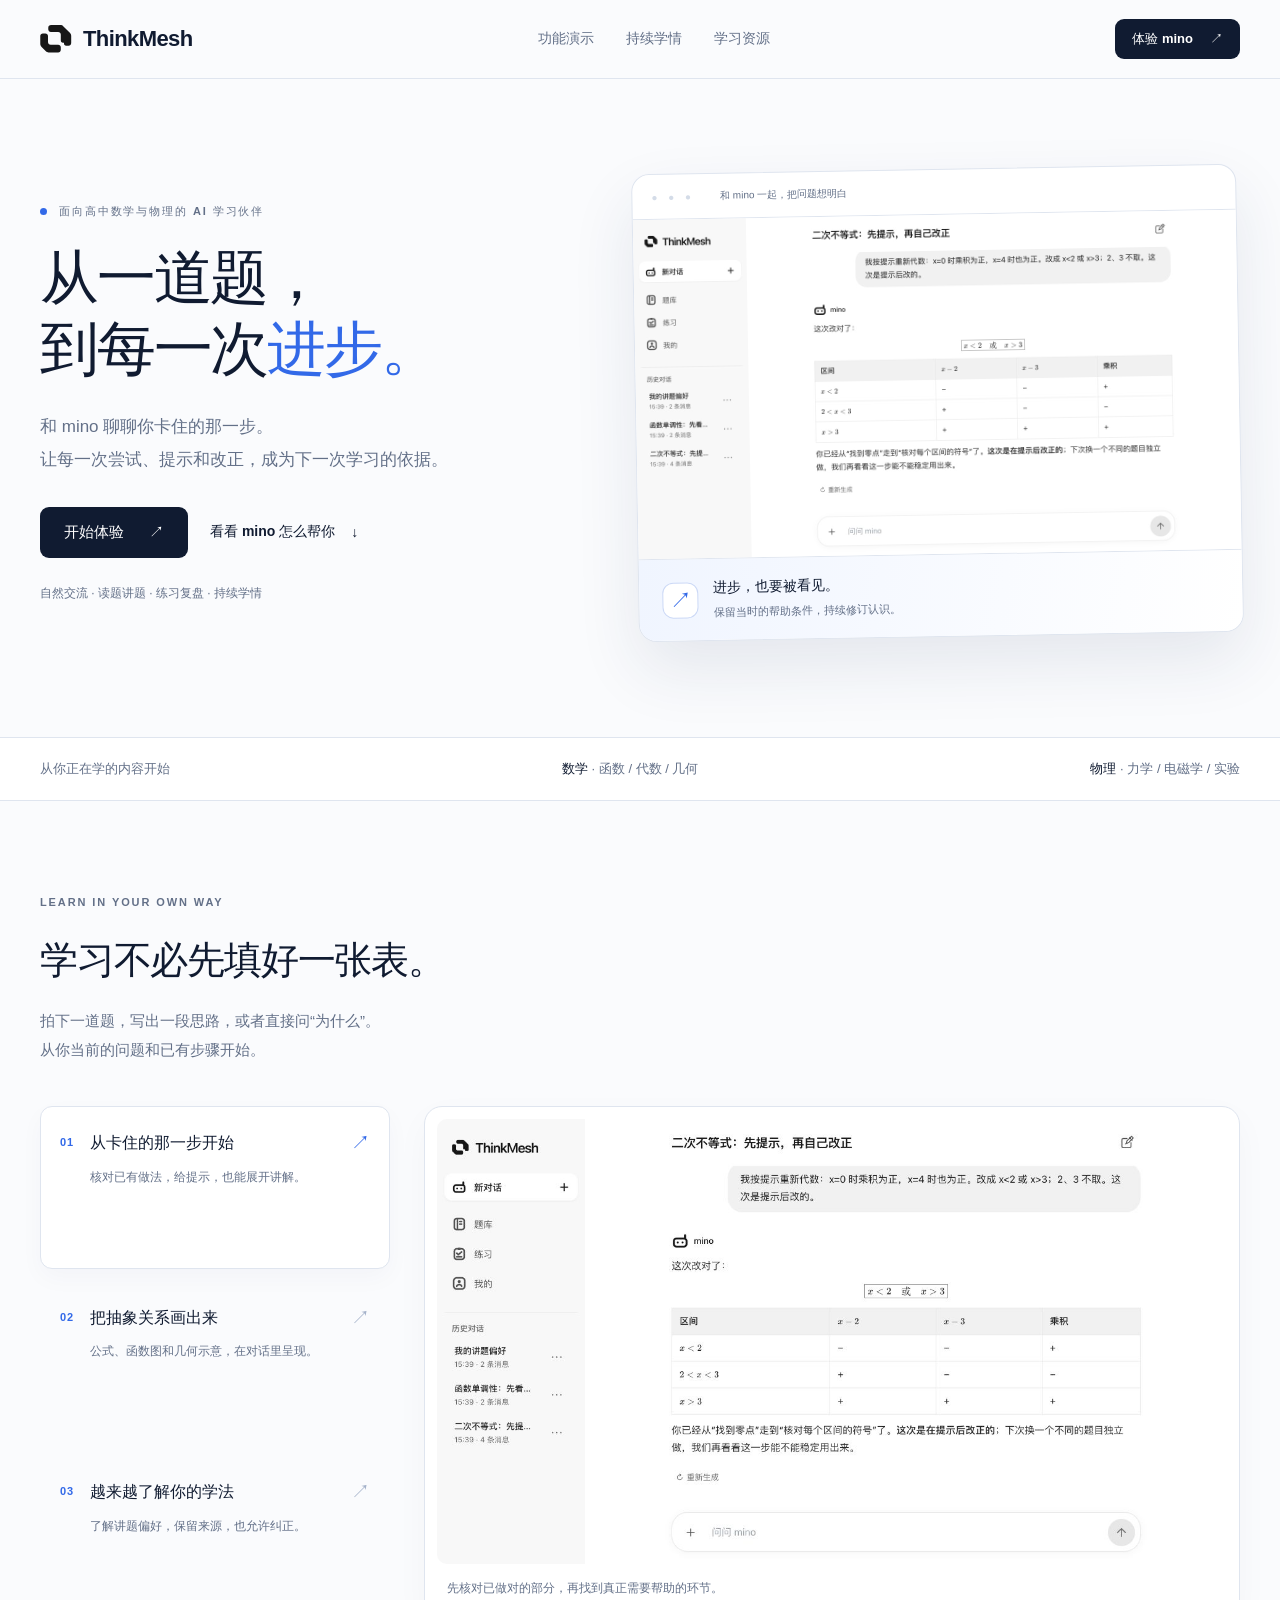
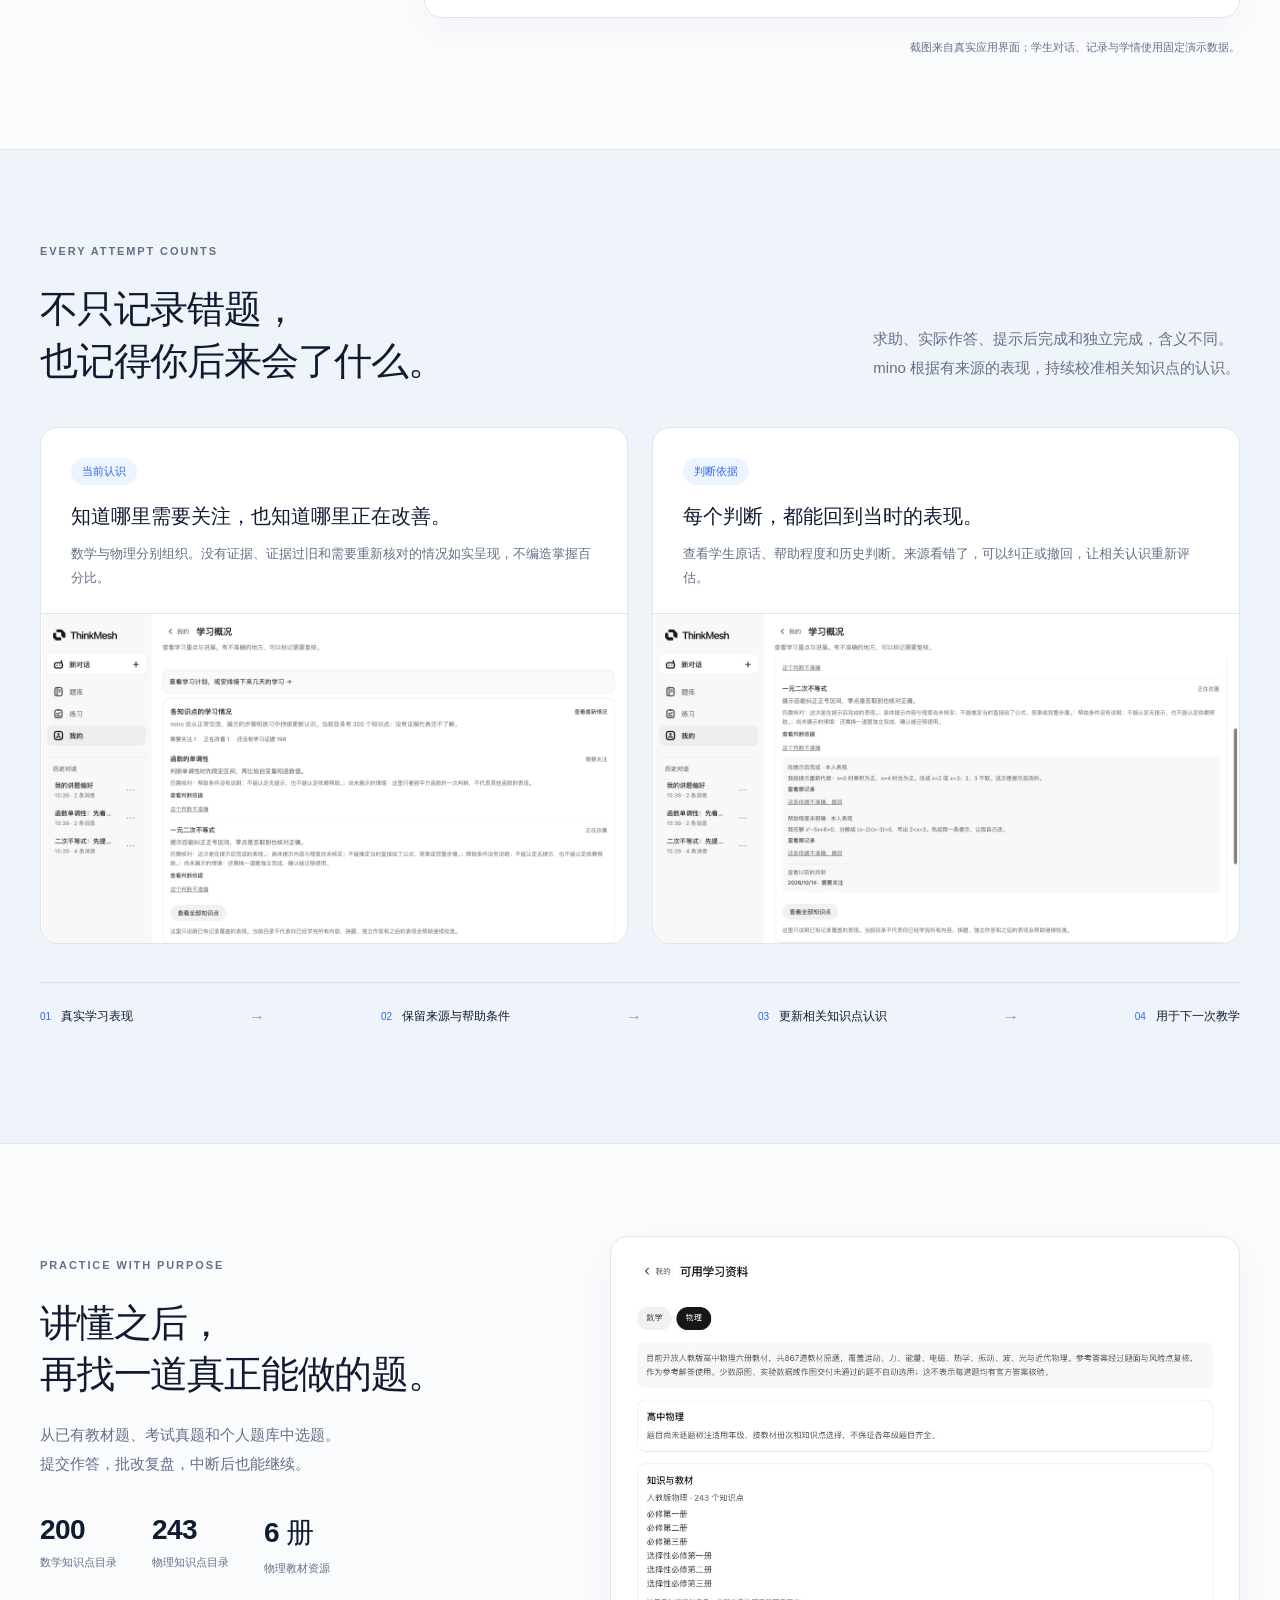
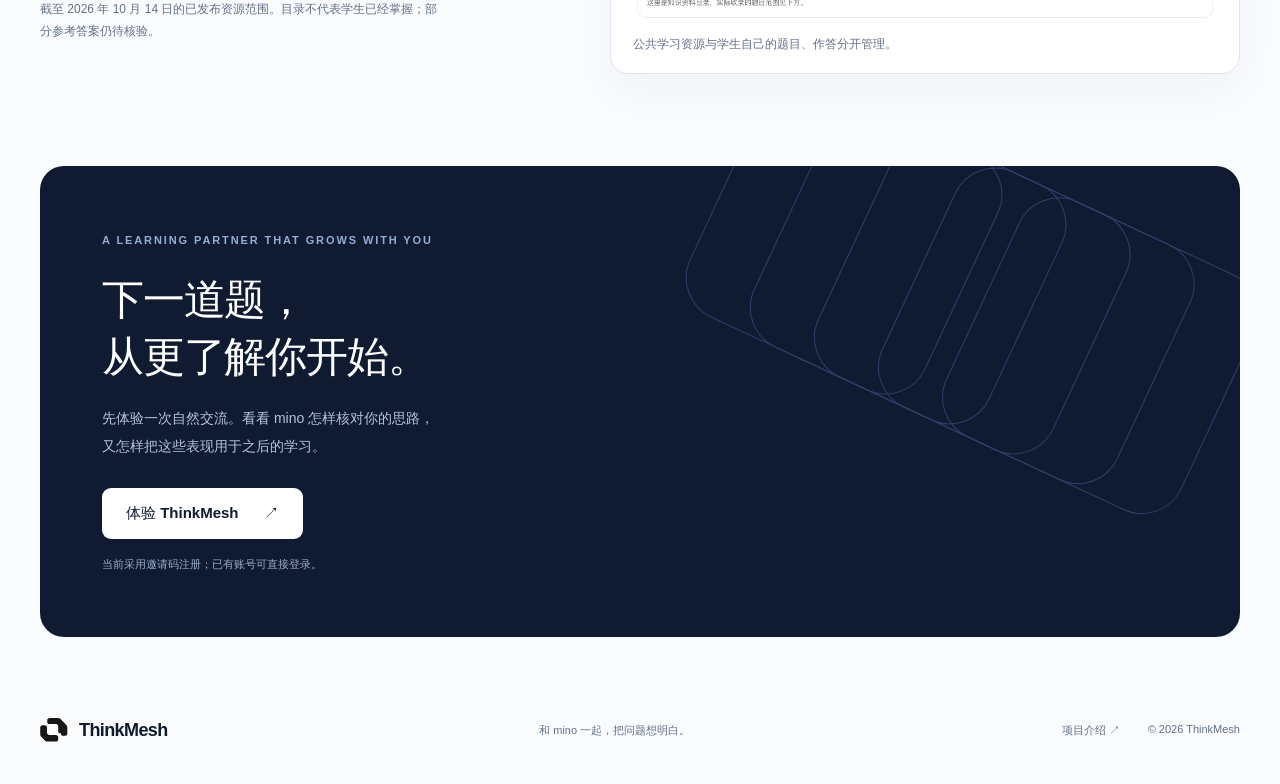
==== index.html @ d9cabfa6 "Publish ThinkMesh product showcase and temporary experience entry" ====
<!doctype html>
<html lang="zh-CN">
<head>
  <meta charset="utf-8"><meta name="viewport" content="width=device-width, initial-scale=1">
  <meta name="description" content="ThinkMesh：面向高中数学与物理的 AI 学习伙伴。从读题讲题到练习复盘，让每一次学习成为下一次教学的依据。">
  <meta name="theme-color" content="#101b31"><meta property="og:title" content="ThinkMesh · 从一道题，到每一次进步。">
  <meta property="og:description" content="自然交流，持续了解。和 mino 一起，把问题想明白。"><meta property="og:image" content="https://zhangyuyao-zx.github.io/thinkmesh-showcase/assets/cover.png">
  <title>ThinkMesh · 从一道题，到每一次进步。</title>
  <link rel="icon" href="assets/thinkmesh.svg" type="image/svg+xml"><link rel="stylesheet" href="styles.css"><script src="script.js" defer></script>
</head>
<body>
  <a class="skip" href="#main">跳到正文</a>
  <header class="header"><div class="wrap nav"><a class="brand" href="./" aria-label="ThinkMesh 首页"><img src="assets/thinkmesh.svg" width="32" height="30" alt=""><span>ThinkMesh</span></a><nav aria-label="主导航"><a href="#demo">功能演示</a><a href="#learning">持续学情</a><a href="#resources">学习资源</a></nav><a class="button small" href="experience.html">体验 mino <span aria-hidden="true">↗</span></a></div></header>
  <main id="main">
    <section class="hero wrap">
      <div class="hero-copy"><p class="eyebrow"><span class="dot"></span> 面向高中数学与物理的 AI 学习伙伴</p><h1>从一道题，<br>到每一次<span class="blue">进步。</span></h1><p class="lead">和 mino 聊聊你卡住的那一步。<br>让每一次尝试、提示和改正，成为下一次学习的依据。</p><div class="actions"><a class="button" href="experience.html">开始体验 <span aria-hidden="true">↗</span></a><a class="text-link" href="#demo">看看 mino 怎么帮你 <span aria-hidden="true">↓</span></a></div><p class="quiet">自然交流 · 读题讲题 · 练习复盘 · 持续学情</p></div>
      <div class="hero-visual"><div class="window-top"><span class="window-dots" aria-hidden="true">● ● ●</span><span>和 mino 一起，把问题想明白</span></div><img src="assets/tutoring.jpg" width="1280" height="720" alt="mino 根据学生已有步骤提示二次不等式的区间判断"><div class="visual-note"><span class="note-icon" aria-hidden="true">↗</span><div><strong>进步，也要被看见。</strong><span>保留当时的帮助条件，持续修订认识。</span></div></div></div>
    </section>
    <div class="subject-strip"><div class="wrap strip-inner"><span>从你正在学的内容开始</span><span><b>数学</b> · 函数 / 代数 / 几何</span><span><b>物理</b> · 力学 / 电磁学 / 实验</span></div></div>
    <section id="demo" class="section wrap">
      <div class="section-head"><p class="eyebrow">LEARN IN YOUR OWN WAY</p><h2>学习不必先填好一张表。</h2><p>拍下一道题，写出一段思路，或者直接问“为什么”。<br>从你当前的问题和已有步骤开始。</p></div>
      <div class="demo-layout"><div class="demo-tabs" role="tablist" aria-label="功能演示">
        <button class="demo-tab active" id="tab-tutoring" role="tab" aria-selected="true" aria-controls="demo-panel" data-demo="tutoring"><span class="tab-number">01</span><span><strong>从卡住的那一步开始</strong><small>核对已有做法，给提示，也能展开讲解。</small></span><span class="tab-arrow" aria-hidden="true">↗</span></button>
        <button class="demo-tab" id="tab-geometry" role="tab" aria-selected="false" aria-controls="demo-panel" tabindex="-1" data-demo="geometry"><span class="tab-number">02</span><span><strong>把抽象关系画出来</strong><small>公式、函数图和几何示意，在对话里呈现。</small></span><span class="tab-arrow" aria-hidden="true">↗</span></button>
        <button class="demo-tab" id="tab-memory" role="tab" aria-selected="false" aria-controls="demo-panel" tabindex="-1" data-demo="memory"><span class="tab-number">03</span><span><strong>越来越了解你的学法</strong><small>了解讲题偏好，保留来源，也允许纠正。</small></span><span class="tab-arrow" aria-hidden="true">↗</span></button>
      </div><figure id="demo-panel" class="demo-panel" role="tabpanel" aria-labelledby="tab-tutoring"><img id="demo-image" src="assets/tutoring.jpg" width="1280" height="720" alt="mino 核对学生的二次不等式步骤" loading="lazy"><figcaption id="demo-caption">先核对已做对的部分，再找到真正需要帮助的环节。</figcaption></figure></div>
      <p class="demo-disclosure">截图来自真实应用界面；学生对话、记录与学情使用固定演示数据。</p>
    </section>
    <section id="learning" class="learning-band"><div class="section wrap">
      <div class="split-heading"><div><p class="eyebrow">EVERY ATTEMPT COUNTS</p><h2>不只记录错题，<br>也记得你后来会了什么。</h2></div><p>求助、实际作答、提示后完成和独立完成，含义不同。<br>mino 根据有来源的表现，持续校准相关知识点的认识。</p></div>
      <div class="learning-grid"><article class="learning-card"><div class="card-text"><span class="pill">当前认识</span><h3>知道哪里需要关注，也知道哪里正在改善。</h3><p>数学与物理分别组织。没有证据、证据过旧和需要重新核对的情况如实呈现，不编造掌握百分比。</p></div><img src="assets/learning.jpg" width="1280" height="720" alt="知识点学情页区分需要关注、正在改善与没有证据" loading="lazy"></article><article class="learning-card"><div class="card-text"><span class="pill">判断依据</span><h3>每个判断，都能回到当时的表现。</h3><p>查看学生原话、帮助程度和历史判断。来源看错了，可以纠正或撤回，让相关认识重新评估。</p></div><img src="assets/evidence.jpg" width="1280" height="720" alt="展开知识点判断依据，查看原始表现与历史修订" loading="lazy"></article></div>
      <div class="cycle" aria-label="持续学习过程"><span><i>01</i>真实学习表现</span><b aria-hidden="true">→</b><span><i>02</i>保留来源与帮助条件</span><b aria-hidden="true">→</b><span><i>03</i>更新相关知识点认识</span><b aria-hidden="true">→</b><span><i>04</i>用于下一次教学</span></div>
    </div></section>
    <section id="resources" class="section wrap resources"><div class="resource-copy"><p class="eyebrow">PRACTICE WITH PURPOSE</p><h2>讲懂之后，<br>再找一道真正能做的题。</h2><p>从已有教材题、考试真题和个人题库中选题。<br>提交作答，批改复盘，中断后也能继续。</p><div class="resource-stats"><div><strong>200</strong><span>数学知识点目录</span></div><div><strong>243</strong><span>物理知识点目录</span></div><div><strong>6 册</strong><span>物理教材资源</span></div></div><p class="quiet resource-note">截至 2026 年 10 月 14 日的已发布资源范围。目录不代表学生已经掌握；部分参考答案仍待核验。</p></div><figure class="resource-visual"><img src="assets/resources.jpg" width="1040" height="640" alt="实际已发布的教材与知识点资源页面" loading="lazy"><figcaption>公共学习资源与学生自己的题目、作答分开管理。</figcaption></figure></section>
    <section class="section wrap start"><div class="start-content"><p class="eyebrow">A LEARNING PARTNER THAT GROWS WITH YOU</p><h2>下一道题，<br>从更了解你开始。</h2><p>先体验一次自然交流。看看 mino 怎样核对你的思路，<br>又怎样把这些表现用于之后的学习。</p><a class="button light" href="experience.html">体验 ThinkMesh <span aria-hidden="true">↗</span></a><span class="start-note">当前采用邀请码注册；已有账号可直接登录。</span></div><div class="mesh" aria-hidden="true"><span></span><span></span><span></span><span></span><span></span></div></section>
  </main>
  <footer class="wrap footer"><a class="brand" href="./"><img src="assets/thinkmesh.svg" width="28" height="26" alt=""><span>ThinkMesh</span></a><p>和 mino 一起，把问题想明白。</p><div><a href="https://github.com/zhangyuyao-zx/thinkmesh-showcase" target="_blank" rel="noopener noreferrer">项目介绍 ↗</a><span>© 2026 ThinkMesh</span></div></footer>
</body>
</html>
---- styles.css ----
:root{--ink:#101b31;--muted:#637088;--blue:#3269e8;--line:#dfe5ef;--paper:#fafbfdfc;--radius:18px;font-family:Inter,-apple-system,BlinkMacSystemFont,"PingFang SC","Microsoft YaHei",sans-serif;color:var(--ink);background:var(--paper);font-synthesis:none}*{box-sizing:border-box}html{scroll-behavior:smooth;scroll-padding-top:90px}body{margin:0}a{color:inherit;text-decoration:none}button{font:inherit}img{display:block;max-width:100%;height:auto}button,a{-webkit-tap-highlight-color:transparent}a:focus-visible,button:focus-visible{outline:3px solid var(--blue);outline-offset:5px}[hidden]{display:none!important}.wrap{width:min(1200px,calc(100% - 64px));margin-inline:auto}.skip{position:fixed;top:-60px;left:20px;padding:12px;background:white;z-index:20}.skip:focus{top:12px}.header{position:sticky;top:0;z-index:10;background:#fafbfdef;border-bottom:1px solid var(--line);backdrop-filter:blur(16px)}.nav{height:78px;display:flex;align-items:center;justify-content:space-between;gap:28px}.brand{display:flex;align-items:center;gap:11px;font-size:22px;font-weight:750;letter-spacing:-.6px}.nav nav{display:flex;gap:32px;font-size:14px;color:var(--muted)}.nav nav a:hover{color:var(--blue)}.button{display:inline-flex;align-items:center;justify-content:center;gap:25px;min-height:51px;background:var(--ink);color:white;padding:14px 24px;border-radius:9px;font-size:15px;font-weight:600;transition:background .2s,transform .2s}.button:hover{background:#264475;transform:translateY(-2px)}.button.small{min-height:40px;padding:10px 17px;font-size:13px;gap:17px}.button.light{background:white;color:var(--ink)}.text-link{font-size:14px;font-weight:600;display:inline-flex;gap:16px;align-items:center}.text-link:hover{color:var(--blue)}.hero{display:grid;grid-template-columns:1fr 1.12fr;gap:55px;align-items:center;padding-block:90px 100px}.eyebrow{font-size:11px;font-weight:650;letter-spacing:1.9px;color:var(--muted);margin:0 0 22px;line-height:1.7}.dot{display:inline-block;width:7px;height:7px;background:var(--blue);border-radius:50%;margin-right:7px}h1{font-size:clamp(42px,4.6vw,64px);line-height:1.2;letter-spacing:-2.2px;margin:0 0 26px;font-weight:750}.blue{color:var(--blue)}.lead{font-size:17px;line-height:1.95;color:var(--muted);margin:0 0 30px}.actions{display:flex;gap:22px;align-items:center;flex-wrap:wrap}.quiet{font-size:12px;line-height:1.85;color:var(--muted)}.hero .quiet{margin:24px 0 0}.hero-visual{background:white;border:1px solid var(--line);border-radius:var(--radius);box-shadow:0 28px 65px #1c325719;transform:rotate(-1deg);overflow:hidden;position:relative}.window-top{display:flex;gap:25px;align-items:center;padding:15px 19px;color:var(--muted);font-size:10px;border-bottom:1px solid var(--line)}.window-dots{color:#d4dce8;letter-spacing:4px;font-size:10px}.visual-note{display:flex;gap:15px;align-items:center;padding:20px 23px;border-top:1px solid var(--line);background:linear-gradient(100deg,#f0f5ff,#fff)}.visual-note strong{display:block;font-size:14px;margin-bottom:5px}.visual-note span:not(.note-icon){font-size:11px;color:var(--muted)}.note-icon{width:36px;height:36px;border:1px solid #ccd9f6;border-radius:11px;display:grid;place-items:center;color:var(--blue);font-size:22px;background:#fff}.subject-strip{border-block:1px solid var(--line);background:white}.strip-inner{display:flex;justify-content:space-between;gap:20px;padding:22px 0;color:var(--muted);font-size:13px}.strip-inner b{color:var(--ink);font-weight:600}.section{padding-block:92px}.section-head{margin-bottom:42px}.section-head h2,.split-heading h2,.resources h2,.start h2{font-size:clamp(29px,3vw,42px);line-height:1.35;letter-spacing:-1.2px;margin:0 0 20px;font-weight:700}.section-head p:not(.eyebrow),.split-heading>p,.resource-copy>p:not(.eyebrow):not(.quiet){font-size:15px;color:var(--muted);line-height:1.95;margin:0}.demo-layout{display:grid;grid-template-columns:350px 1fr;gap:34px;align-items:stretch}.demo-tabs{display:flex;flex-direction:column;gap:12px}.demo-tab{display:flex;text-align:left;gap:16px;align-items:flex-start;border:1px solid transparent;background:transparent;border-radius:12px;padding:23px 19px;cursor:pointer;color:var(--ink);flex:1;transition:background .2s}.demo-tab:hover{background:#f0f4fc}.demo-tab.active{background:white;border-color:var(--line);box-shadow:0 9px 24px #112b5408}.tab-number{color:var(--blue);font-size:11px;font-weight:700;letter-spacing:1px;line-height:24px}.demo-tab strong{display:block;font-size:16px;font-weight:650;margin-bottom:10px;line-height:1.6}.demo-tab small{display:block;font-size:12px;color:var(--muted);line-height:1.9}.tab-arrow{margin-left:auto;font-size:19px;color:#a4b2ca}.demo-tab.active .tab-arrow{color:var(--blue)}figure{margin:0}.demo-panel{background:white;border:1px solid var(--line);border-radius:var(--radius);padding:12px;overflow:hidden;align-self:center;box-shadow:0 12px 35px #10234208}.demo-panel img{border-radius:10px;aspect-ratio:16/9;object-fit:contain;width:100%;background:white}figcaption{font-size:12px;color:var(--muted);line-height:1.75;padding:14px 10px 6px}.demo-disclosure{text-align:right;font-size:11px;color:var(--muted);margin:20px 0 0;line-height:1.8}.learning-band{background:#eff3fa;border-block:1px solid var(--line)}.split-heading{display:flex;justify-content:space-between;align-items:flex-end;gap:50px;margin-bottom:40px}.split-heading h2{margin-bottom:0}.split-heading>p{max-width:450px;padding-bottom:4px}.learning-grid{display:grid;grid-template-columns:1fr 1fr;gap:24px}.learning-card{background:white;border:1px solid var(--line);border-radius:var(--radius);overflow:hidden}.card-text{padding:30px 30px 22px}.pill{display:inline-block;background:#edf3ff;color:var(--blue);font-size:11px;font-weight:600;padding:6px 11px;border-radius:100px;margin-bottom:15px}.card-text h3{font-size:20px;font-weight:650;line-height:1.6;margin:0 0 10px}.card-text p{font-size:13px;line-height:1.9;color:var(--muted);margin:0}.learning-card img{border-top:1px solid var(--line);width:100%;aspect-ratio:16/9;object-fit:contain}.cycle{display:flex;justify-content:space-between;align-items:center;gap:16px;margin-top:38px;padding:25px 0;border-top:1px solid #d7dfed;flex-wrap:wrap}.cycle span{font-size:12px;display:flex;align-items:center;gap:10px}.cycle i{font-style:normal;font-size:10px;color:var(--blue)}.cycle b{font-weight:400;color:#8d9bb3}.resources{display:grid;grid-template-columns:.9fr 1.1fr;gap:55px;align-items:center}.resource-stats{display:flex;gap:35px;margin-top:35px;margin-bottom:22px}.resource-stats strong{display:block;font-size:28px;font-weight:650;letter-spacing:-.6px}.resource-stats span{display:block;font-size:11px;color:var(--muted);margin-top:9px}.resource-note{max-width:400px}.resource-visual{border:1px solid var(--line);border-radius:var(--radius);background:white;padding:12px;box-shadow:0 16px 40px #1023420a}.resource-visual img{border-radius:10px}.start{border-radius:24px;background:var(--ink);color:#fff;position:relative;overflow:hidden;padding:65px 62px;margin-bottom:75px}.start-content{position:relative;z-index:1}.start .eyebrow{color:#95add5}.start h2{font-size:42px}.start p:not(.eyebrow){font-size:14px;line-height:1.95;color:#b5c4dd;margin:0 0 28px}.start-note{display:block;color:#9badca;font-size:11px;margin-top:18px}.mesh{position:absolute;right:6%;top:-20%;width:430px;height:430px;opacity:.28;transform:rotate(-20deg)}.mesh span{position:absolute;border:1px solid #799eff;border-radius:44px;width:260px;height:260px;transform:rotate(45deg)}.mesh span:nth-child(2){left:50px;top:50px}.mesh span:nth-child(3){left:100px;top:100px}.mesh span:nth-child(4){left:150px;top:150px}.mesh span:nth-child(5){left:200px;top:200px}.footer{display:flex;align-items:center;justify-content:space-between;gap:24px;padding-block:0 35px;font-size:11px;color:var(--muted)}.footer .brand{color:var(--ink);font-size:18px}.footer div{display:flex;gap:28px}.footer a:hover{color:var(--blue)}.experience{padding-block:80px 90px;max-width:1000px}.experience h1{font-size:54px}.entry-status{font-size:14px;line-height:1.9;margin:25px 0 18px;color:var(--muted);max-width:620px;padding:17px 20px;border:1px solid var(--line);background:white;border-radius:12px}.experience-steps{display:grid;grid-template-columns:repeat(3,1fr);gap:35px;margin-block:65px 35px;border-top:1px solid var(--line);padding-top:30px}.experience-steps h2{font-size:18px;margin:13px 0;font-weight:650}.experience-steps p{font-size:13px;color:var(--muted);line-height:1.9;margin:0}
@media(max-width:1000px){.hero{gap:30px;padding-block:65px 75px}.hero h1{font-size:48px}.demo-layout{grid-template-columns:300px 1fr;gap:20px}.resources{gap:30px}.resource-stats{gap:22px}.split-heading{gap:30px}.cycle{gap:13px}.cycle span{font-size:11px}}
@media(max-width:760px){.wrap{width:calc(100% - 36px)}.nav{height:67px;gap:15px}.nav nav{display:none}.brand{font-size:20px}.nav .small{font-size:12px}.hero{grid-template-columns:1fr;padding-block:54px 60px;gap:40px}.hero h1{font-size:49px;letter-spacing:-1.6px}.lead{font-size:15px}.hero-visual{transform:none}.strip-inner{flex-wrap:wrap;justify-content:flex-start;gap:12px 23px;font-size:11px}.strip-inner>span:first-child{flex-basis:100%;margin-bottom:4px}.section{padding-block:60px}.demo-layout{grid-template-columns:1fr;gap:18px}.demo-tabs{gap:8px}.demo-tab{padding:16px}.demo-tab strong{font-size:15px;margin-bottom:4px}.demo-tab small{font-size:11px}.demo-disclosure{text-align:left}.split-heading{display:block}.split-heading>p{margin-top:22px}.learning-grid{grid-template-columns:1fr;gap:18px}.card-text{padding:23px}.card-text h3{font-size:18px}.cycle{display:grid;grid-template-columns:1fr auto 1fr;gap:20px 10px}.cycle b:nth-of-type(2){display:none}.cycle span{font-size:11px}.resources{grid-template-columns:1fr;gap:30px}.resource-stats{gap:32px}.start{padding:42px 28px;margin-bottom:40px;border-radius:18px}.start h2{font-size:34px}.start p:not(.eyebrow){font-size:13px}.mesh{right:-260px;opacity:.17}.footer{align-items:flex-start;flex-wrap:wrap;gap:15px;padding-bottom:28px}.footer p{margin:5px 0}.footer div{width:100%;justify-content:space-between}.experience{padding-top:55px}.experience h1{font-size:44px}.experience-steps{grid-template-columns:1fr;gap:28px;margin-top:45px}.experience .lead br{display:none}}
@media(prefers-reduced-motion:reduce){html{scroll-behavior:auto}*{transition:none!important}}
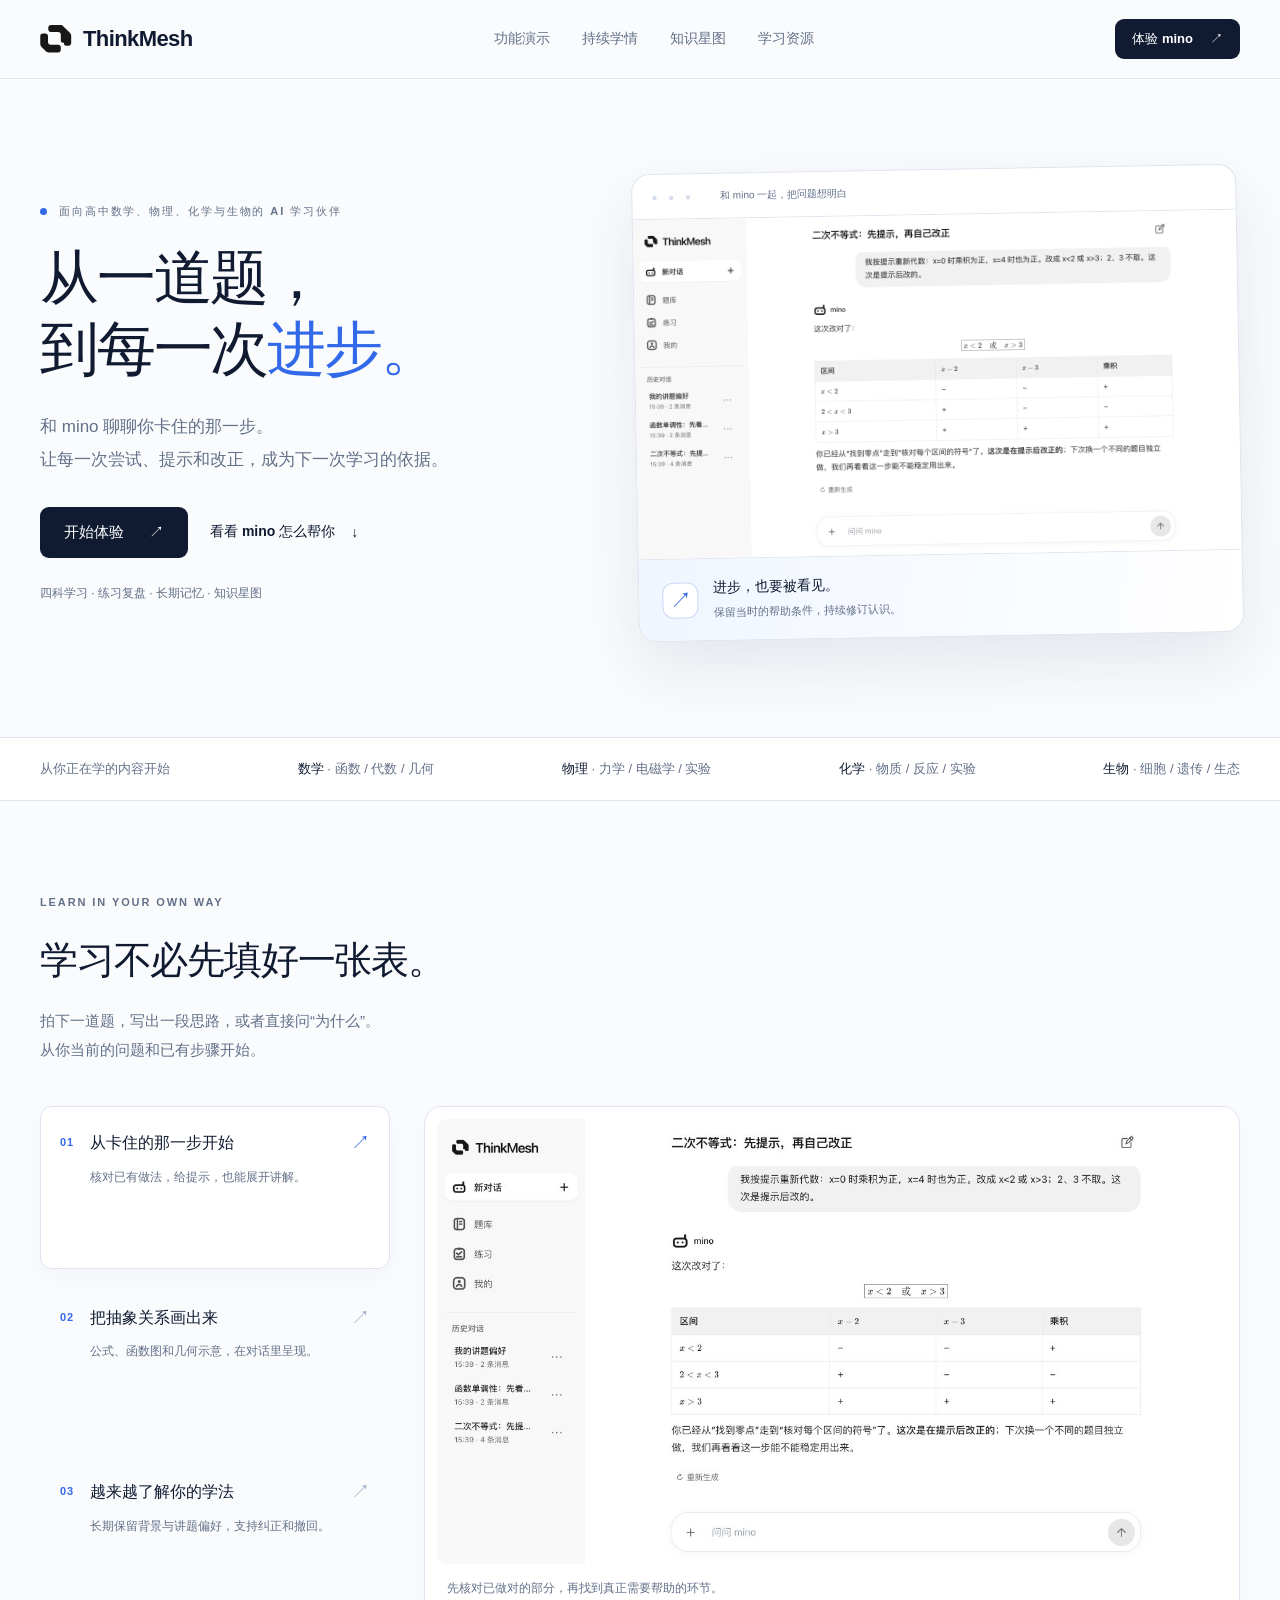
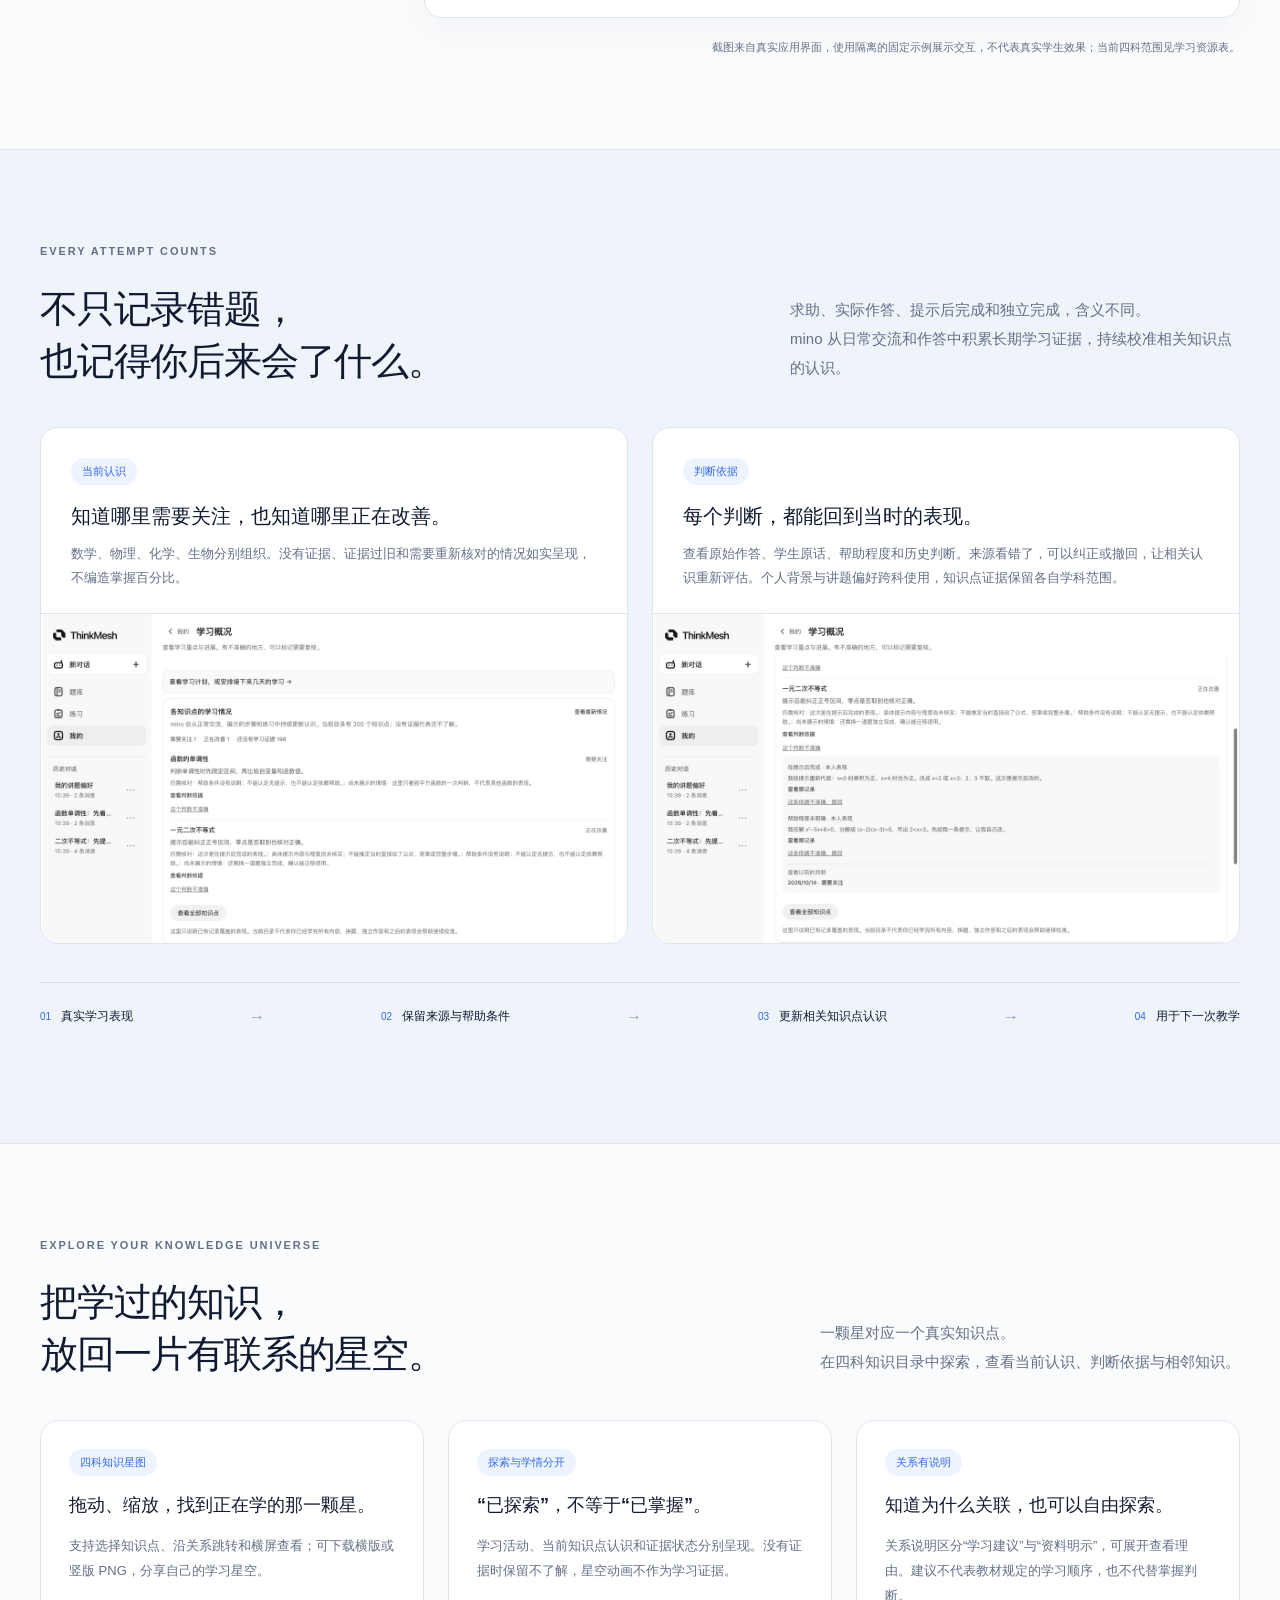
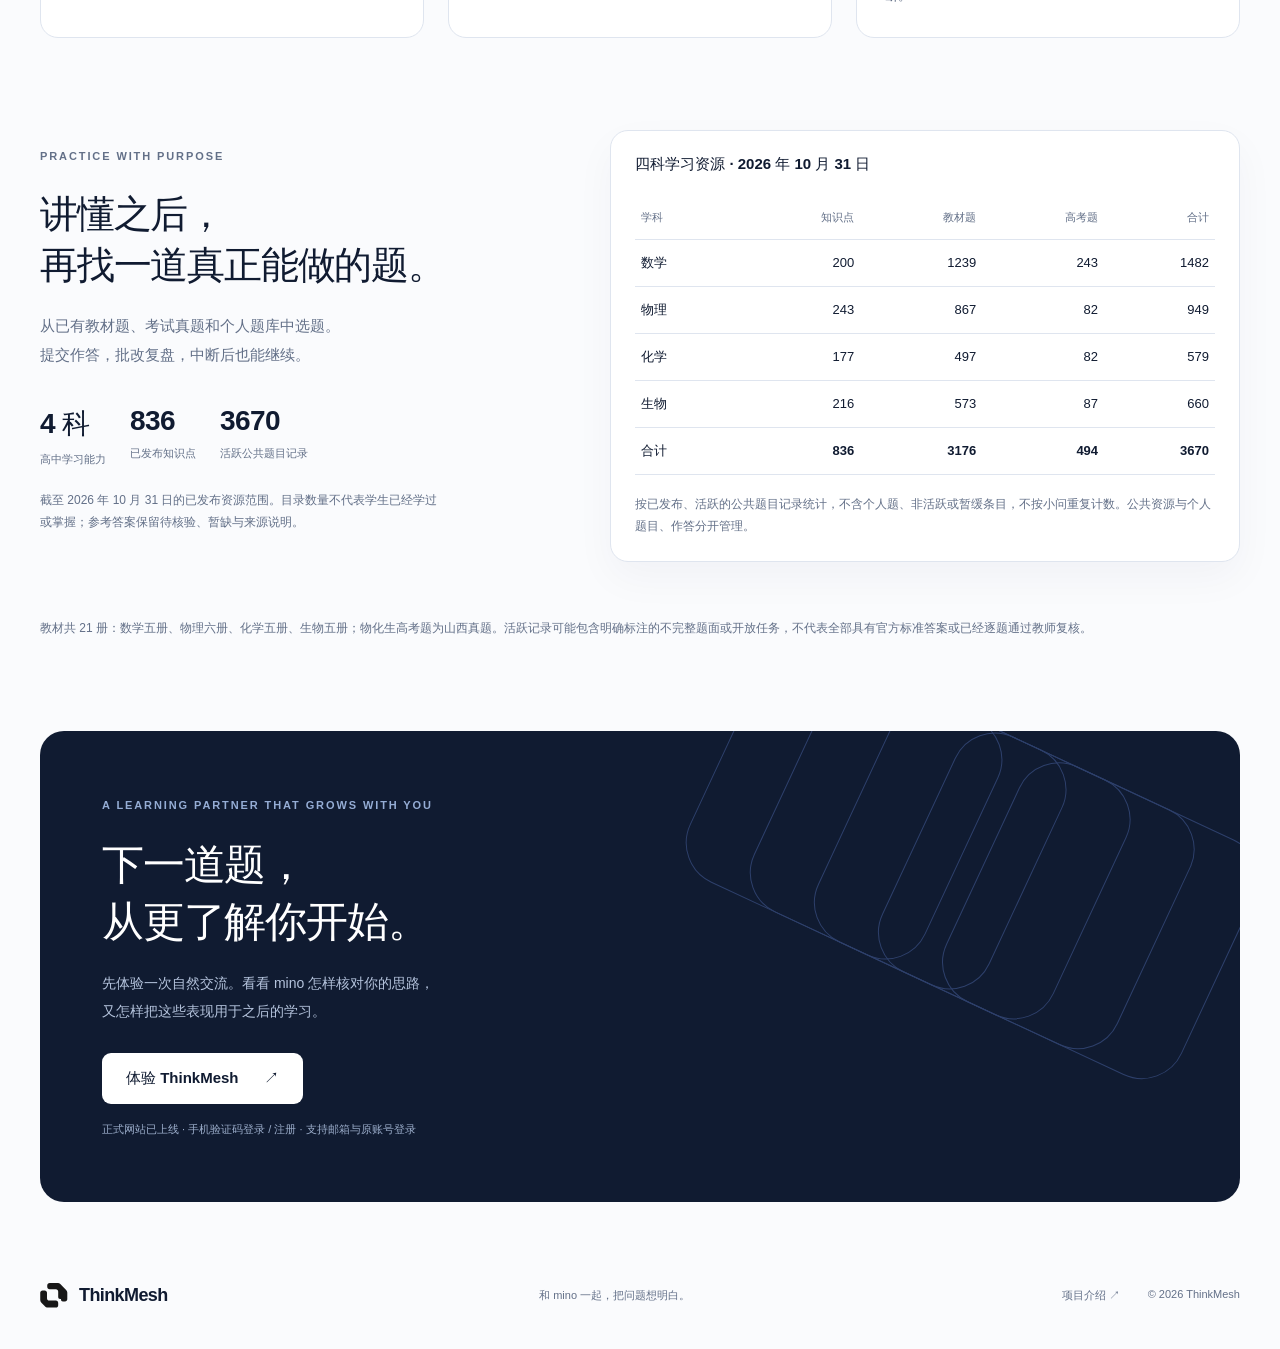
==== commit 2105e766: "Update showcase for four-subject production launch and official entry" ====
--- a/index.html
+++ b/index.html
@@ -2,37 +2,41 @@
 <html lang="zh-CN">
 <head>
   <meta charset="utf-8"><meta name="viewport" content="width=device-width, initial-scale=1">
-  <meta name="description" content="ThinkMesh：面向高中数学与物理的 AI 学习伙伴。从读题讲题到练习复盘，让每一次学习成为下一次教学的依据。">
+  <meta name="description" content="ThinkMesh：面向高中数学、物理、化学与生物的 AI 学习伙伴。从读题讲题到练习复盘，让每一次学习成为下一次教学的依据。">
   <meta name="theme-color" content="#101b31"><meta property="og:title" content="ThinkMesh · 从一道题，到每一次进步。">
-  <meta property="og:description" content="自然交流，持续了解。和 mino 一起，把问题想明白。"><meta property="og:image" content="https://zhangyuyao-zx.github.io/thinkmesh-showcase/assets/cover.png">
+  <meta property="og:description" content="四科教学、长期学习证据与知识星图。和 mino 一起，把问题想明白。"><meta property="og:image" content="https://zhangyuyao-zx.github.io/thinkmesh-showcase/assets/cover.png">
   <title>ThinkMesh · 从一道题，到每一次进步。</title>
   <link rel="icon" href="assets/thinkmesh.svg" type="image/svg+xml"><link rel="stylesheet" href="styles.css"><script src="script.js" defer></script>
 </head>
 <body>
   <a class="skip" href="#main">跳到正文</a>
-  <header class="header"><div class="wrap nav"><a class="brand" href="./" aria-label="ThinkMesh 首页"><img src="assets/thinkmesh.svg" width="32" height="30" alt=""><span>ThinkMesh</span></a><nav aria-label="主导航"><a href="#demo">功能演示</a><a href="#learning">持续学情</a><a href="#resources">学习资源</a></nav><a class="button small" href="experience.html">体验 mino <span aria-hidden="true">↗</span></a></div></header>
+  <header class="header"><div class="wrap nav"><a class="brand" href="./" aria-label="ThinkMesh 首页"><img src="assets/thinkmesh.svg" width="32" height="30" alt=""><span>ThinkMesh</span></a><nav aria-label="主导航"><a href="#demo">功能演示</a><a href="#learning">持续学情</a><a href="#universe">知识星图</a><a href="#resources">学习资源</a></nav><a class="button small" href="experience.html">体验 mino <span aria-hidden="true">↗</span></a></div></header>
   <main id="main">
     <section class="hero wrap">
-      <div class="hero-copy"><p class="eyebrow"><span class="dot"></span> 面向高中数学与物理的 AI 学习伙伴</p><h1>从一道题，<br>到每一次<span class="blue">进步。</span></h1><p class="lead">和 mino 聊聊你卡住的那一步。<br>让每一次尝试、提示和改正，成为下一次学习的依据。</p><div class="actions"><a class="button" href="experience.html">开始体验 <span aria-hidden="true">↗</span></a><a class="text-link" href="#demo">看看 mino 怎么帮你 <span aria-hidden="true">↓</span></a></div><p class="quiet">自然交流 · 读题讲题 · 练习复盘 · 持续学情</p></div>
+      <div class="hero-copy"><p class="eyebrow"><span class="dot"></span> 面向高中数学、物理、化学与生物的 AI 学习伙伴</p><h1>从一道题，<br>到每一次<span class="blue">进步。</span></h1><p class="lead">和 mino 聊聊你卡住的那一步。<br>让每一次尝试、提示和改正，成为下一次学习的依据。</p><div class="actions"><a class="button" href="experience.html">开始体验 <span aria-hidden="true">↗</span></a><a class="text-link" href="#demo">看看 mino 怎么帮你 <span aria-hidden="true">↓</span></a></div><p class="quiet">四科学习 · 练习复盘 · 长期记忆 · 知识星图</p></div>
       <div class="hero-visual"><div class="window-top"><span class="window-dots" aria-hidden="true">● ● ●</span><span>和 mino 一起，把问题想明白</span></div><img src="assets/tutoring.jpg" width="1280" height="720" alt="mino 根据学生已有步骤提示二次不等式的区间判断"><div class="visual-note"><span class="note-icon" aria-hidden="true">↗</span><div><strong>进步，也要被看见。</strong><span>保留当时的帮助条件，持续修订认识。</span></div></div></div>
     </section>
-    <div class="subject-strip"><div class="wrap strip-inner"><span>从你正在学的内容开始</span><span><b>数学</b> · 函数 / 代数 / 几何</span><span><b>物理</b> · 力学 / 电磁学 / 实验</span></div></div>
+    <div class="subject-strip"><div class="wrap strip-inner"><span>从你正在学的内容开始</span><span><b>数学</b> · 函数 / 代数 / 几何</span><span><b>物理</b> · 力学 / 电磁学 / 实验</span><span><b>化学</b> · 物质 / 反应 / 实验</span><span><b>生物</b> · 细胞 / 遗传 / 生态</span></div></div>
     <section id="demo" class="section wrap">
       <div class="section-head"><p class="eyebrow">LEARN IN YOUR OWN WAY</p><h2>学习不必先填好一张表。</h2><p>拍下一道题，写出一段思路，或者直接问“为什么”。<br>从你当前的问题和已有步骤开始。</p></div>
       <div class="demo-layout"><div class="demo-tabs" role="tablist" aria-label="功能演示">
         <button class="demo-tab active" id="tab-tutoring" role="tab" aria-selected="true" aria-controls="demo-panel" data-demo="tutoring"><span class="tab-number">01</span><span><strong>从卡住的那一步开始</strong><small>核对已有做法，给提示，也能展开讲解。</small></span><span class="tab-arrow" aria-hidden="true">↗</span></button>
         <button class="demo-tab" id="tab-geometry" role="tab" aria-selected="false" aria-controls="demo-panel" tabindex="-1" data-demo="geometry"><span class="tab-number">02</span><span><strong>把抽象关系画出来</strong><small>公式、函数图和几何示意，在对话里呈现。</small></span><span class="tab-arrow" aria-hidden="true">↗</span></button>
-        <button class="demo-tab" id="tab-memory" role="tab" aria-selected="false" aria-controls="demo-panel" tabindex="-1" data-demo="memory"><span class="tab-number">03</span><span><strong>越来越了解你的学法</strong><small>了解讲题偏好，保留来源，也允许纠正。</small></span><span class="tab-arrow" aria-hidden="true">↗</span></button>
+        <button class="demo-tab" id="tab-memory" role="tab" aria-selected="false" aria-controls="demo-panel" tabindex="-1" data-demo="memory"><span class="tab-number">03</span><span><strong>越来越了解你的学法</strong><small>长期保留背景与讲题偏好，支持纠正和撤回。</small></span><span class="tab-arrow" aria-hidden="true">↗</span></button>
       </div><figure id="demo-panel" class="demo-panel" role="tabpanel" aria-labelledby="tab-tutoring"><img id="demo-image" src="assets/tutoring.jpg" width="1280" height="720" alt="mino 核对学生的二次不等式步骤" loading="lazy"><figcaption id="demo-caption">先核对已做对的部分，再找到真正需要帮助的环节。</figcaption></figure></div>
-      <p class="demo-disclosure">截图来自真实应用界面；学生对话、记录与学情使用固定演示数据。</p>
+      <p class="demo-disclosure">截图来自真实应用界面，使用隔离的固定示例展示交互，不代表真实学生效果；当前四科范围见学习资源表。</p>
     </section>
     <section id="learning" class="learning-band"><div class="section wrap">
-      <div class="split-heading"><div><p class="eyebrow">EVERY ATTEMPT COUNTS</p><h2>不只记录错题，<br>也记得你后来会了什么。</h2></div><p>求助、实际作答、提示后完成和独立完成，含义不同。<br>mino 根据有来源的表现，持续校准相关知识点的认识。</p></div>
-      <div class="learning-grid"><article class="learning-card"><div class="card-text"><span class="pill">当前认识</span><h3>知道哪里需要关注，也知道哪里正在改善。</h3><p>数学与物理分别组织。没有证据、证据过旧和需要重新核对的情况如实呈现，不编造掌握百分比。</p></div><img src="assets/learning.jpg" width="1280" height="720" alt="知识点学情页区分需要关注、正在改善与没有证据" loading="lazy"></article><article class="learning-card"><div class="card-text"><span class="pill">判断依据</span><h3>每个判断，都能回到当时的表现。</h3><p>查看学生原话、帮助程度和历史判断。来源看错了，可以纠正或撤回，让相关认识重新评估。</p></div><img src="assets/evidence.jpg" width="1280" height="720" alt="展开知识点判断依据，查看原始表现与历史修订" loading="lazy"></article></div>
+      <div class="split-heading"><div><p class="eyebrow">EVERY ATTEMPT COUNTS</p><h2>不只记录错题，<br>也记得你后来会了什么。</h2></div><p>求助、实际作答、提示后完成和独立完成，含义不同。<br>mino 从日常交流和作答中积累长期学习证据，持续校准相关知识点的认识。</p></div>
+      <div class="learning-grid"><article class="learning-card"><div class="card-text"><span class="pill">当前认识</span><h3>知道哪里需要关注，也知道哪里正在改善。</h3><p>数学、物理、化学、生物分别组织。没有证据、证据过旧和需要重新核对的情况如实呈现，不编造掌握百分比。</p></div><img src="assets/learning.jpg" width="1280" height="720" alt="知识点学情页区分需要关注、正在改善与没有证据" loading="lazy"></article><article class="learning-card"><div class="card-text"><span class="pill">判断依据</span><h3>每个判断，都能回到当时的表现。</h3><p>查看原始作答、学生原话、帮助程度和历史判断。来源看错了，可以纠正或撤回，让相关认识重新评估。个人背景与讲题偏好跨科使用，知识点证据保留各自学科范围。</p></div><img src="assets/evidence.jpg" width="1280" height="720" alt="展开知识点判断依据，查看原始表现与历史修订" loading="lazy"></article></div>
       <div class="cycle" aria-label="持续学习过程"><span><i>01</i>真实学习表现</span><b aria-hidden="true">→</b><span><i>02</i>保留来源与帮助条件</span><b aria-hidden="true">→</b><span><i>03</i>更新相关知识点认识</span><b aria-hidden="true">→</b><span><i>04</i>用于下一次教学</span></div>
     </div></section>
-    <section id="resources" class="section wrap resources"><div class="resource-copy"><p class="eyebrow">PRACTICE WITH PURPOSE</p><h2>讲懂之后，<br>再找一道真正能做的题。</h2><p>从已有教材题、考试真题和个人题库中选题。<br>提交作答，批改复盘，中断后也能继续。</p><div class="resource-stats"><div><strong>200</strong><span>数学知识点目录</span></div><div><strong>243</strong><span>物理知识点目录</span></div><div><strong>6 册</strong><span>物理教材资源</span></div></div><p class="quiet resource-note">截至 2026 年 10 月 14 日的已发布资源范围。目录不代表学生已经掌握；部分参考答案仍待核验。</p></div><figure class="resource-visual"><img src="assets/resources.jpg" width="1040" height="640" alt="实际已发布的教材与知识点资源页面" loading="lazy"><figcaption>公共学习资源与学生自己的题目、作答分开管理。</figcaption></figure></section>
-    <section class="section wrap start"><div class="start-content"><p class="eyebrow">A LEARNING PARTNER THAT GROWS WITH YOU</p><h2>下一道题，<br>从更了解你开始。</h2><p>先体验一次自然交流。看看 mino 怎样核对你的思路，<br>又怎样把这些表现用于之后的学习。</p><a class="button light" href="experience.html">体验 ThinkMesh <span aria-hidden="true">↗</span></a><span class="start-note">当前采用邀请码注册；已有账号可直接登录。</span></div><div class="mesh" aria-hidden="true"><span></span><span></span><span></span><span></span><span></span></div></section>
+    <section id="universe" class="section wrap universe">
+      <div class="split-heading"><div><p class="eyebrow">EXPLORE YOUR KNOWLEDGE UNIVERSE</p><h2>把学过的知识，<br>放回一片有联系的星空。</h2></div><p>一颗星对应一个真实知识点。<br>在四科知识目录中探索，查看当前认识、判断依据与相邻知识。</p></div>
+      <div class="universe-grid"><article class="universe-card"><span class="pill">四科知识星图</span><h3>拖动、缩放，找到正在学的那一颗星。</h3><p>支持选择知识点、沿关系跳转和横屏查看；可下载横版或竖版 PNG，分享自己的学习星空。</p></article><article class="universe-card"><span class="pill">探索与学情分开</span><h3>“已探索”，不等于“已掌握”。</h3><p>学习活动、当前知识点认识和证据状态分别呈现。没有证据时保留不了解，星空动画不作为学习证据。</p></article><article class="universe-card"><span class="pill">关系有说明</span><h3>知道为什么关联，也可以自由探索。</h3><p>关系说明区分“学习建议”与“资料明示”，可展开查看理由。建议不代表教材规定的学习顺序，也不代替掌握判断。</p></article></div>
+    </section>
+    <section id="resources" class="section wrap resources"><div class="resource-copy"><p class="eyebrow">PRACTICE WITH PURPOSE</p><h2>讲懂之后，<br>再找一道真正能做的题。</h2><p>从已有教材题、考试真题和个人题库中选题。<br>提交作答，批改复盘，中断后也能继续。</p><div class="resource-stats"><div><strong>4 科</strong><span>高中学习能力</span></div><div><strong>836</strong><span>已发布知识点</span></div><div><strong>3670</strong><span>活跃公共题目记录</span></div></div><p class="quiet resource-note">截至 2026 年 10 月 31 日的已发布资源范围。目录数量不代表学生已经学过或掌握；参考答案保留待核验、暂缺与来源说明。</p></div><div class="resource-visual resource-table"><table><caption>四科学习资源 · 2026 年 10 月 31 日</caption><thead><tr><th scope="col">学科</th><th scope="col">知识点</th><th scope="col">教材题</th><th scope="col">高考题</th><th scope="col">合计</th></tr></thead><tbody><tr><th scope="row">数学</th><td>200</td><td>1239</td><td>243</td><td>1482</td></tr><tr><th scope="row">物理</th><td>243</td><td>867</td><td>82</td><td>949</td></tr><tr><th scope="row">化学</th><td>177</td><td>497</td><td>82</td><td>579</td></tr><tr><th scope="row">生物</th><td>216</td><td>573</td><td>87</td><td>660</td></tr></tbody><tfoot><tr><th scope="row">合计</th><td>836</td><td>3176</td><td>494</td><td>3670</td></tr></tfoot></table><p class="quiet">按已发布、活跃的公共题目记录统计，不含个人题、非活跃或暂缓条目，不按小问重复计数。公共资源与个人题目、作答分开管理。</p></div><p class="quiet resource-scope">教材共 21 册：数学五册、物理六册、化学五册、生物五册；物化生高考题为山西真题。活跃记录可能包含明确标注的不完整题面或开放任务，不代表全部具有官方标准答案或已经逐题通过教师复核。</p></section>
+    <section class="section wrap start"><div class="start-content"><p class="eyebrow">A LEARNING PARTNER THAT GROWS WITH YOU</p><h2>下一道题，<br>从更了解你开始。</h2><p>先体验一次自然交流。看看 mino 怎样核对你的思路，<br>又怎样把这些表现用于之后的学习。</p><a class="button light" href="experience.html">体验 ThinkMesh <span aria-hidden="true">↗</span></a><span class="start-note">正式网站已上线 · 手机验证码登录 / 注册 · 支持邮箱与原账号登录</span></div><div class="mesh" aria-hidden="true"><span></span><span></span><span></span><span></span><span></span></div></section>
   </main>
   <footer class="wrap footer"><a class="brand" href="./"><img src="assets/thinkmesh.svg" width="28" height="26" alt=""><span>ThinkMesh</span></a><p>和 mino 一起，把问题想明白。</p><div><a href="https://github.com/zhangyuyao-zx/thinkmesh-showcase" target="_blank" rel="noopener noreferrer">项目介绍 ↗</a><span>© 2026 ThinkMesh</span></div></footer>
 </body>
--- a/styles.css
+++ b/styles.css
@@ -2,3 +2,7 @@
 @media(max-width:1000px){.hero{gap:30px;padding-block:65px 75px}.hero h1{font-size:48px}.demo-layout{grid-template-columns:300px 1fr;gap:20px}.resources{gap:30px}.resource-stats{gap:22px}.split-heading{gap:30px}.cycle{gap:13px}.cycle span{font-size:11px}}
 @media(max-width:760px){.wrap{width:calc(100% - 36px)}.nav{height:67px;gap:15px}.nav nav{display:none}.brand{font-size:20px}.nav .small{font-size:12px}.hero{grid-template-columns:1fr;padding-block:54px 60px;gap:40px}.hero h1{font-size:49px;letter-spacing:-1.6px}.lead{font-size:15px}.hero-visual{transform:none}.strip-inner{flex-wrap:wrap;justify-content:flex-start;gap:12px 23px;font-size:11px}.strip-inner>span:first-child{flex-basis:100%;margin-bottom:4px}.section{padding-block:60px}.demo-layout{grid-template-columns:1fr;gap:18px}.demo-tabs{gap:8px}.demo-tab{padding:16px}.demo-tab strong{font-size:15px;margin-bottom:4px}.demo-tab small{font-size:11px}.demo-disclosure{text-align:left}.split-heading{display:block}.split-heading>p{margin-top:22px}.learning-grid{grid-template-columns:1fr;gap:18px}.card-text{padding:23px}.card-text h3{font-size:18px}.cycle{display:grid;grid-template-columns:1fr auto 1fr;gap:20px 10px}.cycle b:nth-of-type(2){display:none}.cycle span{font-size:11px}.resources{grid-template-columns:1fr;gap:30px}.resource-stats{gap:32px}.start{padding:42px 28px;margin-bottom:40px;border-radius:18px}.start h2{font-size:34px}.start p:not(.eyebrow){font-size:13px}.mesh{right:-260px;opacity:.17}.footer{align-items:flex-start;flex-wrap:wrap;gap:15px;padding-bottom:28px}.footer p{margin:5px 0}.footer div{width:100%;justify-content:space-between}.experience{padding-top:55px}.experience h1{font-size:44px}.experience-steps{grid-template-columns:1fr;gap:28px;margin-top:45px}.experience .lead br{display:none}}
 @media(prefers-reduced-motion:reduce){html{scroll-behavior:auto}*{transition:none!important}}
+
+/* Extend the existing cards and typography for the current product scope. */
+.strip-inner{flex-wrap:wrap;gap:15px 22px}.universe{padding-bottom:0}.universe-grid{display:grid;grid-template-columns:repeat(3,minmax(0,1fr));gap:24px}.universe-card{padding:28px;background:white;border:1px solid var(--line);border-radius:var(--radius)}.universe-card h3{font-size:18px;line-height:1.65;margin:0 0 12px}.universe-card p{font-size:13px;color:var(--muted);line-height:1.95;margin:0}.resource-table{min-width:0;padding:24px}.resource-table table{width:100%;border-collapse:collapse;font-size:13px;text-align:right;font-variant-numeric:tabular-nums}.resource-table caption{text-align:left;font-size:15px;font-weight:650;margin-bottom:22px}.resource-table th,.resource-table td{padding:14px 6px;border-bottom:1px solid var(--line);white-space:nowrap}.resource-table th:first-child{text-align:left}.resource-table thead{color:var(--muted);font-size:11px}.resource-table tfoot{font-weight:700}.resource-table .quiet{margin:18px 0 0}.resource-scope{grid-column:1/-1;margin:0}.resource-stats{flex-wrap:wrap;gap:24px}.copy-entry{border:0;background:none;cursor:pointer;padding:10px 0}.legacy-entry{margin-top:38px;padding-top:24px;border-top:1px solid var(--line);max-width:720px}.legacy-entry summary{cursor:pointer;font-size:14px;font-weight:600;line-height:1.8}.legacy-entry summary:focus-visible{outline:3px solid var(--blue);outline-offset:5px}
+@media(max-width:760px){.universe-grid{grid-template-columns:1fr;gap:18px}.universe-card{padding:23px}.resource-table{padding:18px 12px}.resource-table th,.resource-table td{padding:12px 4px;font-size:12px}.resource-table caption{font-size:14px}.resource-stats{gap:26px}}
